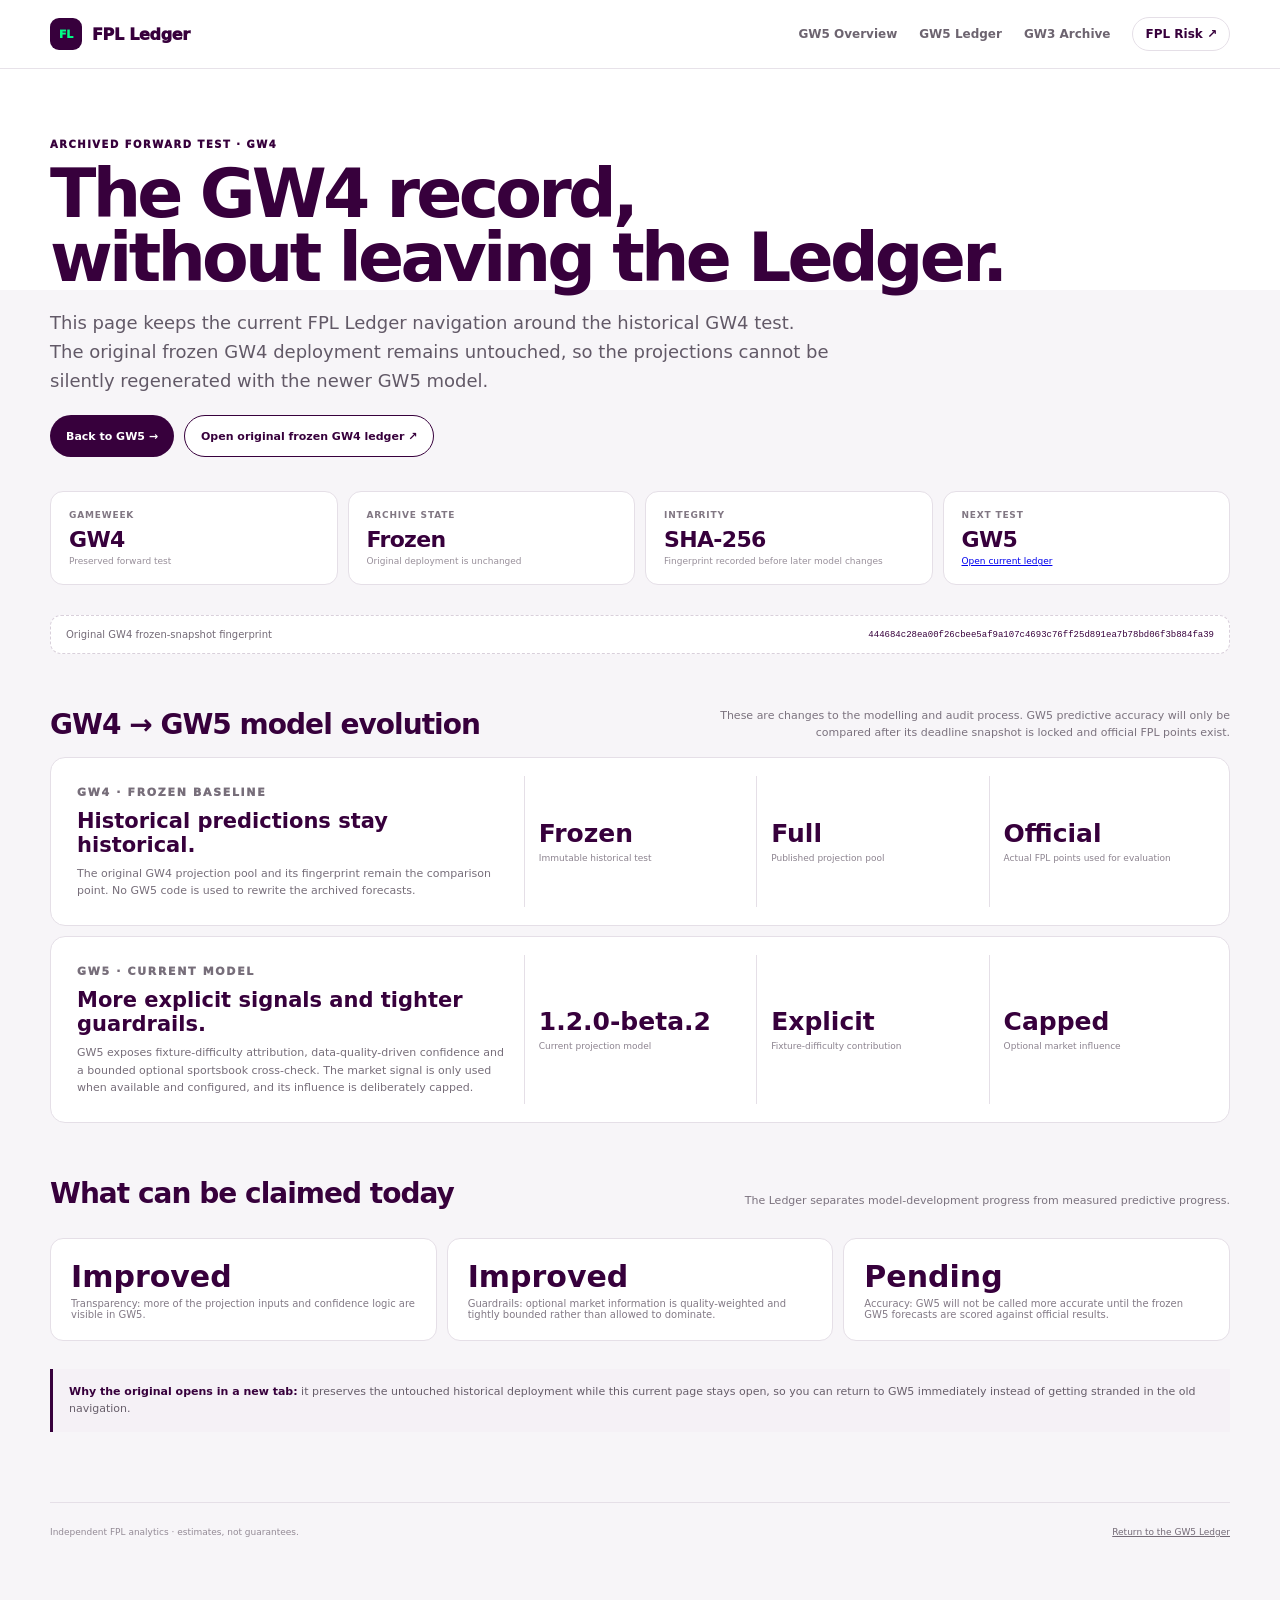
==== gw4.html @ 8795de1a "Keep GW4 archive inside the current Ledger" ====
<!doctype html>
<html lang="en">
<head>
  <meta charset="utf-8">
  <meta name="viewport" content="width=device-width,initial-scale=1">
  <meta name="description" content="The preserved GW4 FPL Ledger archive, with navigation back to the active GW5 forward test.">
  <title>FPL Ledger — GW4 Archive</title>
  <link rel="stylesheet" href="/styles.css">
</head>
<body>
  <header class="navShell">
    <nav class="nav">
      <a class="brand" href="/"><span class="brandMark">FL</span><span>FPL Ledger</span></a>
      <div class="links">
        <a href="/">GW5 Overview</a>
        <a href="/ledger">GW5 Ledger</a>
        <a href="/reports/gw3">GW3 Archive</a>
        <a class="riskLink" href="https://fpl-risk-ui-refresh.vercel.app/">FPL Risk ↗</a>
      </div>
    </nav>
  </header>

  <main class="wrap">
    <section class="reportHero">
      <p class="eyebrow">ARCHIVED FORWARD TEST · GW4</p>
      <h1>The GW4 record,<br>without leaving the Ledger.</h1>
      <p class="lead">This page keeps the current FPL Ledger navigation around the historical GW4 test. The original frozen GW4 deployment remains untouched, so the projections cannot be silently regenerated with the newer GW5 model.</p>
      <div class="ctaRow">
        <a class="cta" href="/ledger">Back to GW5 →</a>
        <a class="cta secondary" href="https://fpl-ledger-34tt2is8n-dininabian123-4472.vercel.app/ledger" target="_blank" rel="noopener">Open original frozen GW4 ledger ↗</a>
      </div>
    </section>

    <section class="metricGrid" aria-label="GW4 archive integrity">
      <article class="metricCard"><span>Gameweek</span><strong>GW4</strong><small>Preserved forward test</small></article>
      <article class="metricCard"><span>Archive state</span><strong>Frozen</strong><small>Original deployment is unchanged</small></article>
      <article class="metricCard"><span>Integrity</span><strong>SHA-256</strong><small>Fingerprint recorded before later model changes</small></article>
      <article class="metricCard"><span>Next test</span><strong>GW5</strong><small><a href="/ledger">Open current ledger</a></small></article>
    </section>

    <div class="integrity">
      <span>Original GW4 frozen-snapshot fingerprint</span>
      <code>444684c28ea00f26cbee5af9a107c4693c76ff25d891ea7b78bd06f3b884fa39</code>
    </div>

    <section class="section">
      <div class="sectionHead">
        <h2>GW4 → GW5 model evolution</h2>
        <p>These are changes to the modelling and audit process. GW5 predictive accuracy will only be compared after its deadline snapshot is locked and official FPL points exist.</p>
      </div>
      <div class="archiveCard">
        <div class="archiveIntro">
          <p class="eyebrow">GW4 · FROZEN BASELINE</p>
          <h3>Historical predictions stay historical.</h3>
          <p>The original GW4 projection pool and its fingerprint remain the comparison point. No GW5 code is used to rewrite the archived forecasts.</p>
        </div>
        <div class="archiveMetric"><strong>Frozen</strong><span>Immutable historical test</span></div>
        <div class="archiveMetric"><strong>Full</strong><span>Published projection pool</span></div>
        <div class="archiveMetric"><strong>Official</strong><span>Actual FPL points used for evaluation</span></div>
      </div>

      <div class="archiveCard" style="margin-top:10px">
        <div class="archiveIntro">
          <p class="eyebrow">GW5 · CURRENT MODEL</p>
          <h3>More explicit signals and tighter guardrails.</h3>
          <p>GW5 exposes fixture-difficulty attribution, data-quality-driven confidence and a bounded optional sportsbook cross-check. The market signal is only used when available and configured, and its influence is deliberately capped.</p>
        </div>
        <div class="archiveMetric"><strong>1.2.0-beta.2</strong><span>Current projection model</span></div>
        <div class="archiveMetric"><strong>Explicit</strong><span>Fixture-difficulty contribution</span></div>
        <div class="archiveMetric"><strong>Capped</strong><span>Optional market influence</span></div>
      </div>
    </section>

    <section class="section">
      <div class="sectionHead">
        <h2>What can be claimed today</h2>
        <p>The Ledger separates model-development progress from measured predictive progress.</p>
      </div>
      <div class="reportGrid">
        <article class="reportCard"><strong class="positive">Improved</strong><span>Transparency: more of the projection inputs and confidence logic are visible in GW5.</span></article>
        <article class="reportCard"><strong class="positive">Improved</strong><span>Guardrails: optional market information is quality-weighted and tightly bounded rather than allowed to dominate.</span></article>
        <article class="reportCard"><strong>Pending</strong><span>Accuracy: GW5 will not be called more accurate until the frozen GW5 forecasts are scored against official results.</span></article>
      </div>
    </section>

    <div class="noteBox"><strong>Why the original opens in a new tab:</strong> it preserves the untouched historical deployment while this current page stays open, so you can return to GW5 immediately instead of getting stranded in the old navigation.</div>

    <footer class="footer"><span>Independent FPL analytics · estimates, not guarantees.</span><span><a href="/ledger">Return to the GW5 Ledger</a></span></footer>
  </main>
</body>
</html>
---- styles.css ----
:root{font-family:Inter,ui-sans-serif,system-ui,-apple-system,BlinkMacSystemFont,"Segoe UI",sans-serif;color:#241c25;background:#f7f5f8;--ink:#241c25;--purple:#37003c;--green:#00ff87;--muted:#786f7b;--line:#e5dfe7;--soft:#f3eff5;--white:#fff;--danger:#b42318}*{box-sizing:border-box}html{scroll-behavior:smooth}body{margin:0;background:linear-gradient(180deg,#fff 0,#fff 290px,#f7f5f8 290px);color:var(--ink)}button,input,select{font:inherit}.wrap{width:min(1180px,calc(100% - 40px));margin:0 auto;padding:44px 0 72px}.navShell{position:sticky;top:0;z-index:20;border-bottom:1px solid rgba(229,223,231,.9);background:rgba(255,255,255,.92);backdrop-filter:blur(14px)}.nav{width:min(1180px,calc(100% - 40px));height:68px;margin:0 auto;display:flex;align-items:center;justify-content:space-between;gap:28px}.brand{display:flex;align-items:center;gap:10px;color:var(--purple);text-decoration:none;font-weight:950;letter-spacing:-.02em}.brandMark{display:grid;place-items:center;width:32px;height:32px;border-radius:9px;background:var(--purple);color:var(--green);font-size:11px;font-weight:950}.links{display:flex;align-items:center;gap:22px}.links a{color:#6d6470;text-decoration:none;font-size:12px;font-weight:800}.links a:hover{color:var(--purple)}.links .riskLink{padding:9px 12px;border:1px solid var(--line);border-radius:999px;color:var(--purple);background:#fff}.hero{display:grid;grid-template-columns:minmax(0,1fr) 330px;gap:42px;align-items:end;padding:22px 0 12px}.eyebrow{margin:0;color:var(--purple);font-size:10px;font-weight:950;letter-spacing:.15em;text-transform:uppercase}.hero h1,h1{margin:12px 0 18px;color:var(--purple);font-size:clamp(46px,7vw,78px);line-height:.94;letter-spacing:-.055em}.lead{max-width:780px;margin:0;color:#625967;font-size:18px;line-height:1.62}.statusCard{padding:18px;border:1px solid #ddd4df;border-radius:16px;background:#fff;box-shadow:0 18px 50px rgba(55,0,60,.06)}.statusLabel{display:block;margin-bottom:7px;color:#837986;font-size:9px;font-weight:900;letter-spacing:.12em;text-transform:uppercase}.statusBadge{display:block;padding:13px 14px;border-radius:9px;background:var(--purple);color:var(--green);font-size:23px;font-weight:950;letter-spacing:-.025em}.statusBadge[data-tone="pending"]{background:#fff3cd;color:#6d5100;border:1px solid #f1d77a}.statusBadge[data-tone="locked"]{background:var(--purple);color:#fff}.statusCard p{margin:11px 0 0;color:#706673;font-size:11px;line-height:1.55}.countdown{margin-top:14px;padding-top:13px;border-top:1px solid var(--line);display:flex;justify-content:space-between;gap:10px;align-items:baseline}.countdown span{font-size:9px;color:#8a808c;text-transform:uppercase;font-weight:850;letter-spacing:.08em}.countdown strong{color:var(--purple);font-size:16px}.metricGrid{display:grid;grid-template-columns:repeat(4,minmax(0,1fr));gap:10px;margin:30px 0}.metricCard{padding:18px;border:1px solid var(--line);border-radius:13px;background:#fff}.metricCard span{display:block;color:#817783;font-size:9px;font-weight:850;letter-spacing:.09em;text-transform:uppercase}.metricCard strong{display:block;margin-top:7px;color:var(--purple);font-size:22px;letter-spacing:-.03em}.metricCard small{display:block;margin-top:4px;color:#988f9a;font-size:9px}.section{margin-top:54px}.sectionHead{display:flex;align-items:end;justify-content:space-between;gap:20px;margin-bottom:16px}.sectionHead h2,.section h2{margin:0;color:var(--purple);font-size:28px;letter-spacing:-.035em}.sectionHead p{margin:0;max-width:520px;color:#7b727e;font-size:11px;line-height:1.5;text-align:right}.noteBox{margin:18px 0;padding:14px 16px;border-left:3px solid var(--purple);background:#f5f1f6;color:#675e6a;font-size:11px;line-height:1.6}.noteBox strong{color:var(--purple)}.tableWrap{overflow:auto;border:1px solid var(--line);border-radius:14px;background:#fff;box-shadow:0 10px 30px rgba(55,0,60,.025)}table{width:100%;border-collapse:collapse;min-width:820px}th,td{padding:12px 14px;border-bottom:1px solid #f0ebf1;text-align:left;font-size:12px;vertical-align:middle}th{position:sticky;top:0;z-index:1;background:#faf8fb;color:#7c727f;font-size:9px;font-weight:900;letter-spacing:.08em;text-transform:uppercase}tbody tr:last-child td{border-bottom:0}tbody tr:hover{background:#fcfbfc}.playerCell strong{display:block;color:#2e2530;font-size:12px}.playerCell span{display:block;margin-top:2px;color:#8d8490;font-size:9px}.xPts{color:var(--purple);font-size:18px;font-weight:950;letter-spacing:-.04em}.pill{display:inline-flex;align-items:center;min-height:24px;padding:0 9px;border-radius:999px;background:#f1edf3;color:var(--purple);font-size:9px;font-weight:850}.pill.low{background:#e9fff4;color:#006b3c}.pill.high{background:#fff0f0;color:#9f1d1d}.tools{display:flex;align-items:center;gap:8px;flex-wrap:wrap;margin:18px 0}.tools input,.tools select{height:40px;padding:0 12px;border:1px solid #d9d1db;border-radius:9px;background:#fff;color:#3c323f;outline:none}.tools input{min-width:260px;flex:1}.tools input:focus,.tools select:focus{border-color:var(--purple);box-shadow:0 0 0 3px rgba(55,0,60,.07)}.rowCount{margin-left:auto;color:#8a818c;font-size:10px;font-weight:800}.archiveCard{display:grid;grid-template-columns:1.1fr repeat(3,.55fr);gap:10px;align-items:stretch;padding:18px;border:1px solid var(--line);border-radius:15px;background:#fff}.archiveIntro{padding:8px}.archiveIntro .eyebrow{margin-bottom:8px}.archiveIntro h3{margin:0 0 8px;color:var(--purple);font-size:21px}.archiveIntro p{margin:0;color:#776e7a;font-size:11px;line-height:1.55}.archiveMetric{display:flex;flex-direction:column;justify-content:center;padding:14px;border-left:1px solid var(--line)}.archiveMetric strong{color:var(--purple);font-size:25px}.archiveMetric span{margin-top:4px;color:#8c838f;font-size:9px;line-height:1.35}.ctaRow{display:flex;gap:10px;flex-wrap:wrap;margin-top:20px}.cta{display:inline-flex;align-items:center;justify-content:center;min-height:42px;padding:0 16px;border-radius:999px;background:var(--purple);color:#fff;text-decoration:none;font-size:11px;font-weight:900}.cta.secondary{border:1px solid var(--purple);background:#fff;color:var(--purple)}.loading{padding:44px;text-align:center;color:#817783;font-size:12px}.errorBox{display:flex;flex-direction:column;align-items:flex-start;gap:8px;padding:22px;border:1px solid #f2c7c3;border-radius:13px;background:#fff7f6;color:#6d2923}.errorBox strong{font-size:14px}.errorBox span{font-size:11px;line-height:1.5}.errorBox button{padding:8px 12px;border:0;border-radius:8px;background:#6d2923;color:#fff;cursor:pointer;font-size:10px;font-weight:850}.integrity{display:flex;gap:14px;align-items:center;justify-content:space-between;margin-top:14px;padding:13px 15px;border:1px dashed #d9d0db;border-radius:11px;background:#fff;color:#746b77;font-size:10px}.integrity code{max-width:60%;overflow:hidden;text-overflow:ellipsis;white-space:nowrap;color:var(--purple);font-size:9px}.footer{margin-top:70px;padding:24px 0;border-top:1px solid var(--line);display:flex;justify-content:space-between;gap:20px;color:#948b96;font-size:9px}.footer a{color:#746b77}.reportHero{padding:26px 0 4px}.reportHero h1{font-size:clamp(44px,6vw,68px)}.reportGrid{display:grid;grid-template-columns:repeat(3,1fr);gap:10px;margin:28px 0}.reportCard{padding:20px;border:1px solid var(--line);border-radius:13px;background:#fff}.reportCard strong{display:block;color:var(--purple);font-size:30px}.reportCard span{display:block;margin-top:4px;color:#837a86;font-size:10px}.positive{color:#007844}.negative{color:#a02525}@media(max-width:900px){.hero{grid-template-columns:1fr}.statusCard{max-width:520px}.metricGrid{grid-template-columns:repeat(2,1fr)}.archiveCard{grid-template-columns:1fr 1fr}.archiveIntro{grid-column:1/-1}.archiveMetric{border-left:0;border-top:1px solid var(--line)}.archiveMetric:last-child{grid-column:1/-1}.reportGrid{grid-template-columns:1fr 1fr}}@media(max-width:650px){body{background:#f8f6f9}.wrap,.nav{width:min(100% - 28px,1180px)}.wrap{padding-top:30px}.nav{height:62px}.links a:not(.riskLink){display:none}.hero{padding-top:8px;gap:24px}.hero h1,h1{font-size:44px}.lead{font-size:15px}.metricGrid,.reportGrid{grid-template-columns:1fr 1fr}.metricCard strong{font-size:19px}.section{margin-top:42px}.sectionHead{align-items:flex-start;flex-direction:column}.sectionHead p{text-align:left}.tools{align-items:stretch}.tools input,.tools select{width:100%;min-width:0}.rowCount{width:100%;margin:2px 0 0}.archiveCard{grid-template-columns:1fr}.archiveIntro,.archiveMetric:last-child{grid-column:auto}.integrity{align-items:flex-start;flex-direction:column}.integrity code{max-width:100%;width:100%}.footer{flex-direction:column}.statusBadge{font-size:20px}}@media(prefers-reduced-motion:reduce){html{scroll-behavior:auto}}
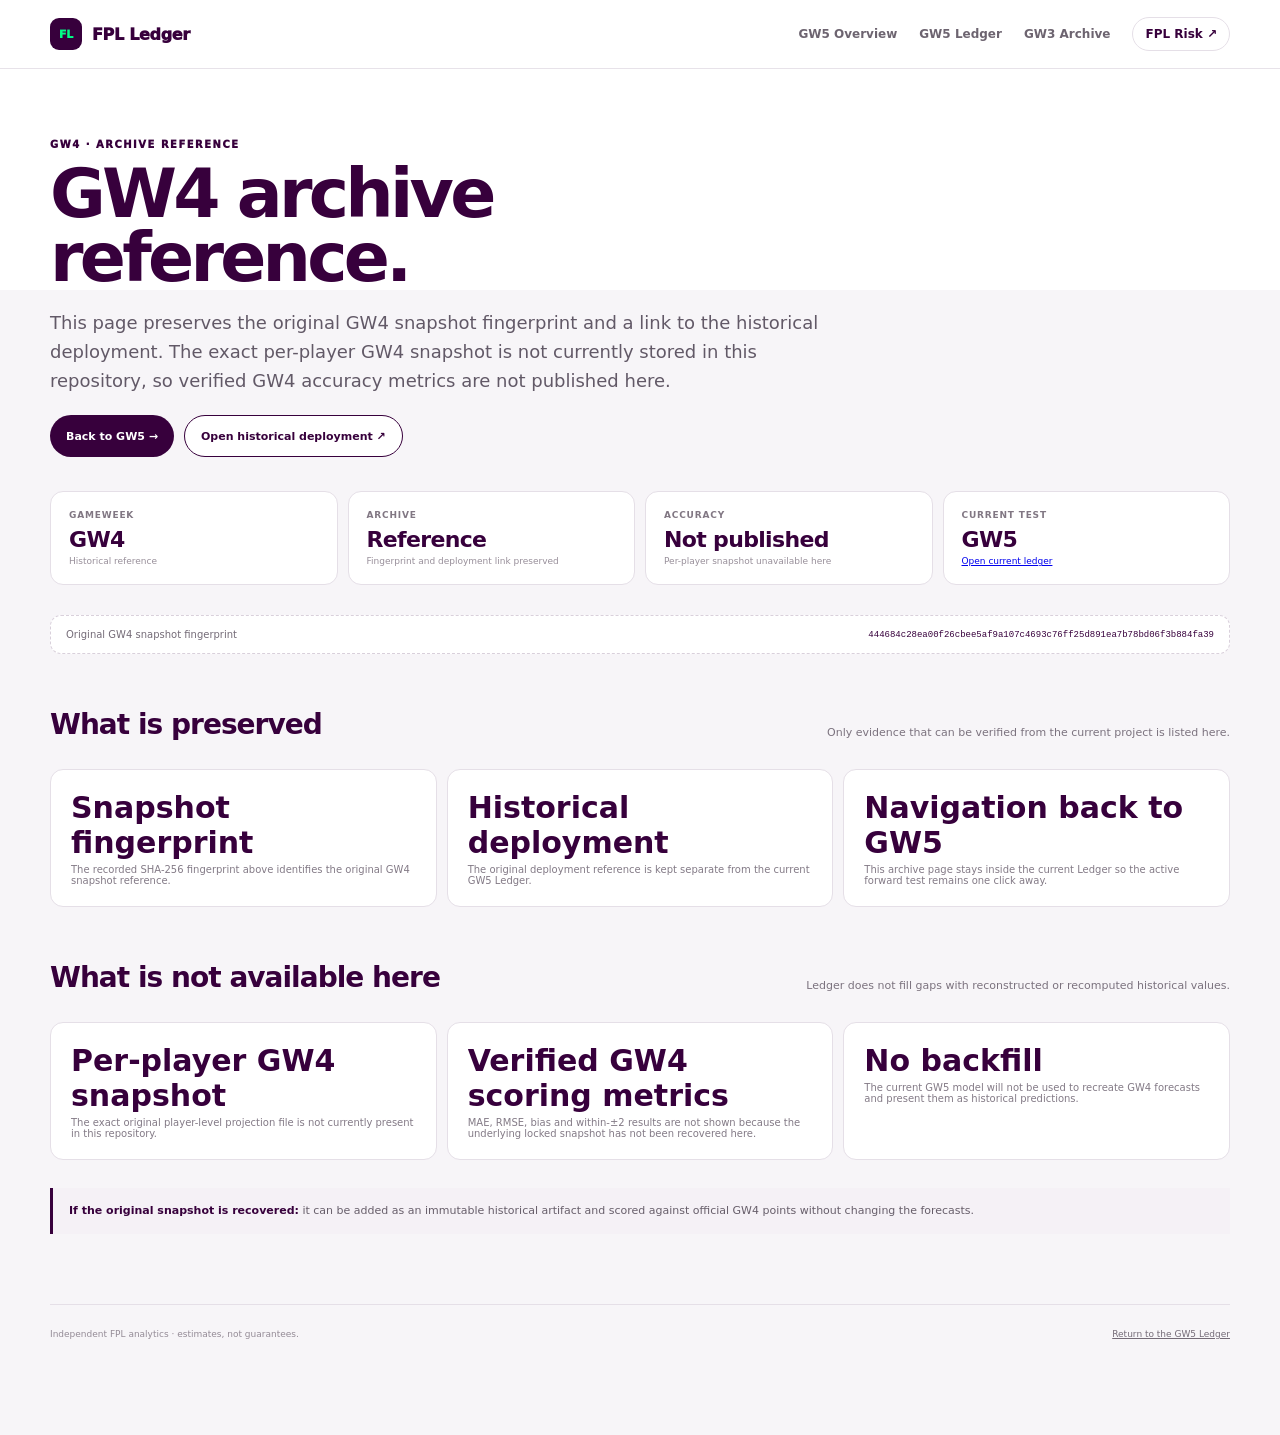
==== commit fdb39f76: "Polish Ledger copy for launch" ====
--- a/gw4.html
+++ b/gw4.html
@@ -3,8 +3,8 @@
 <head>
   <meta charset="utf-8">
   <meta name="viewport" content="width=device-width,initial-scale=1">
-  <meta name="description" content="The preserved GW4 FPL Ledger archive, with navigation back to the active GW5 forward test.">
-  <title>FPL Ledger — GW4 Archive</title>
+  <meta name="description" content="GW4 archive reference for FPL Ledger, preserving the original snapshot fingerprint and historical deployment reference.">
+  <title>FPL Ledger — GW4 Archive Reference</title>
   <link rel="stylesheet" href="/styles.css">
 </head>
 <body>
@@ -22,68 +22,52 @@
 
   <main class="wrap">
     <section class="reportHero">
-      <p class="eyebrow">ARCHIVED FORWARD TEST · GW4</p>
-      <h1>The GW4 record,<br>without leaving the Ledger.</h1>
-      <p class="lead">This page keeps the current FPL Ledger navigation around the historical GW4 test. The original frozen GW4 deployment remains untouched, so the projections cannot be silently regenerated with the newer GW5 model.</p>
+      <p class="eyebrow">GW4 · ARCHIVE REFERENCE</p>
+      <h1>GW4 archive<br>reference.</h1>
+      <p class="lead">This page preserves the original GW4 snapshot fingerprint and a link to the historical deployment. The exact per-player GW4 snapshot is not currently stored in this repository, so verified GW4 accuracy metrics are not published here.</p>
       <div class="ctaRow">
         <a class="cta" href="/ledger">Back to GW5 →</a>
-        <a class="cta secondary" href="https://fpl-ledger-34tt2is8n-dininabian123-4472.vercel.app/ledger" target="_blank" rel="noopener">Open original frozen GW4 ledger ↗</a>
+        <a class="cta secondary" href="https://fpl-ledger-34tt2is8n-dininabian123-4472.vercel.app/ledger" target="_blank" rel="noopener">Open historical deployment ↗</a>
       </div>
     </section>
 
-    <section class="metricGrid" aria-label="GW4 archive integrity">
-      <article class="metricCard"><span>Gameweek</span><strong>GW4</strong><small>Preserved forward test</small></article>
-      <article class="metricCard"><span>Archive state</span><strong>Frozen</strong><small>Original deployment is unchanged</small></article>
-      <article class="metricCard"><span>Integrity</span><strong>SHA-256</strong><small>Fingerprint recorded before later model changes</small></article>
-      <article class="metricCard"><span>Next test</span><strong>GW5</strong><small><a href="/ledger">Open current ledger</a></small></article>
+    <section class="metricGrid" aria-label="GW4 archive reference">
+      <article class="metricCard"><span>Gameweek</span><strong>GW4</strong><small>Historical reference</small></article>
+      <article class="metricCard"><span>Archive</span><strong>Reference</strong><small>Fingerprint and deployment link preserved</small></article>
+      <article class="metricCard"><span>Accuracy</span><strong>Not published</strong><small>Per-player snapshot unavailable here</small></article>
+      <article class="metricCard"><span>Current test</span><strong>GW5</strong><small><a href="/ledger">Open current ledger</a></small></article>
     </section>
 
     <div class="integrity">
-      <span>Original GW4 frozen-snapshot fingerprint</span>
+      <span>Original GW4 snapshot fingerprint</span>
       <code>444684c28ea00f26cbee5af9a107c4693c76ff25d891ea7b78bd06f3b884fa39</code>
     </div>
 
     <section class="section">
       <div class="sectionHead">
-        <h2>GW4 → GW5 model evolution</h2>
-        <p>These are changes to the modelling and audit process. GW5 predictive accuracy will only be compared after its deadline snapshot is locked and official FPL points exist.</p>
+        <h2>What is preserved</h2>
+        <p>Only evidence that can be verified from the current project is listed here.</p>
       </div>
-      <div class="archiveCard">
-        <div class="archiveIntro">
-          <p class="eyebrow">GW4 · FROZEN BASELINE</p>
-          <h3>Historical predictions stay historical.</h3>
-          <p>The original GW4 projection pool and its fingerprint remain the comparison point. No GW5 code is used to rewrite the archived forecasts.</p>
-        </div>
-        <div class="archiveMetric"><strong>Frozen</strong><span>Immutable historical test</span></div>
-        <div class="archiveMetric"><strong>Full</strong><span>Published projection pool</span></div>
-        <div class="archiveMetric"><strong>Official</strong><span>Actual FPL points used for evaluation</span></div>
-      </div>
-
-      <div class="archiveCard" style="margin-top:10px">
-        <div class="archiveIntro">
-          <p class="eyebrow">GW5 · CURRENT MODEL</p>
-          <h3>More explicit signals and tighter guardrails.</h3>
-          <p>GW5 exposes fixture-difficulty attribution, data-quality-driven confidence and a bounded optional sportsbook cross-check. The market signal is only used when available and configured, and its influence is deliberately capped.</p>
-        </div>
-        <div class="archiveMetric"><strong>1.2.0-beta.2</strong><span>Current projection model</span></div>
-        <div class="archiveMetric"><strong>Explicit</strong><span>Fixture-difficulty contribution</span></div>
-        <div class="archiveMetric"><strong>Capped</strong><span>Optional market influence</span></div>
+      <div class="reportGrid">
+        <article class="reportCard"><strong>Snapshot fingerprint</strong><span>The recorded SHA-256 fingerprint above identifies the original GW4 snapshot reference.</span></article>
+        <article class="reportCard"><strong>Historical deployment</strong><span>The original deployment reference is kept separate from the current GW5 Ledger.</span></article>
+        <article class="reportCard"><strong>Navigation back to GW5</strong><span>This archive page stays inside the current Ledger so the active forward test remains one click away.</span></article>
       </div>
     </section>
 
     <section class="section">
       <div class="sectionHead">
-        <h2>What can be claimed today</h2>
-        <p>The Ledger separates model-development progress from measured predictive progress.</p>
+        <h2>What is not available here</h2>
+        <p>Ledger does not fill gaps with reconstructed or recomputed historical values.</p>
       </div>
       <div class="reportGrid">
-        <article class="reportCard"><strong class="positive">Improved</strong><span>Transparency: more of the projection inputs and confidence logic are visible in GW5.</span></article>
-        <article class="reportCard"><strong class="positive">Improved</strong><span>Guardrails: optional market information is quality-weighted and tightly bounded rather than allowed to dominate.</span></article>
-        <article class="reportCard"><strong>Pending</strong><span>Accuracy: GW5 will not be called more accurate until the frozen GW5 forecasts are scored against official results.</span></article>
+        <article class="reportCard"><strong>Per-player GW4 snapshot</strong><span>The exact original player-level projection file is not currently present in this repository.</span></article>
+        <article class="reportCard"><strong>Verified GW4 scoring metrics</strong><span>MAE, RMSE, bias and within-±2 results are not shown because the underlying locked snapshot has not been recovered here.</span></article>
+        <article class="reportCard"><strong>No backfill</strong><span>The current GW5 model will not be used to recreate GW4 forecasts and present them as historical predictions.</span></article>
       </div>
     </section>
 
-    <div class="noteBox"><strong>Why the original opens in a new tab:</strong> it preserves the untouched historical deployment while this current page stays open, so you can return to GW5 immediately instead of getting stranded in the old navigation.</div>
+    <div class="noteBox"><strong>If the original snapshot is recovered:</strong> it can be added as an immutable historical artifact and scored against official GW4 points without changing the forecasts.</div>
 
     <footer class="footer"><span>Independent FPL analytics · estimates, not guarantees.</span><span><a href="/ledger">Return to the GW5 Ledger</a></span></footer>
   </main>
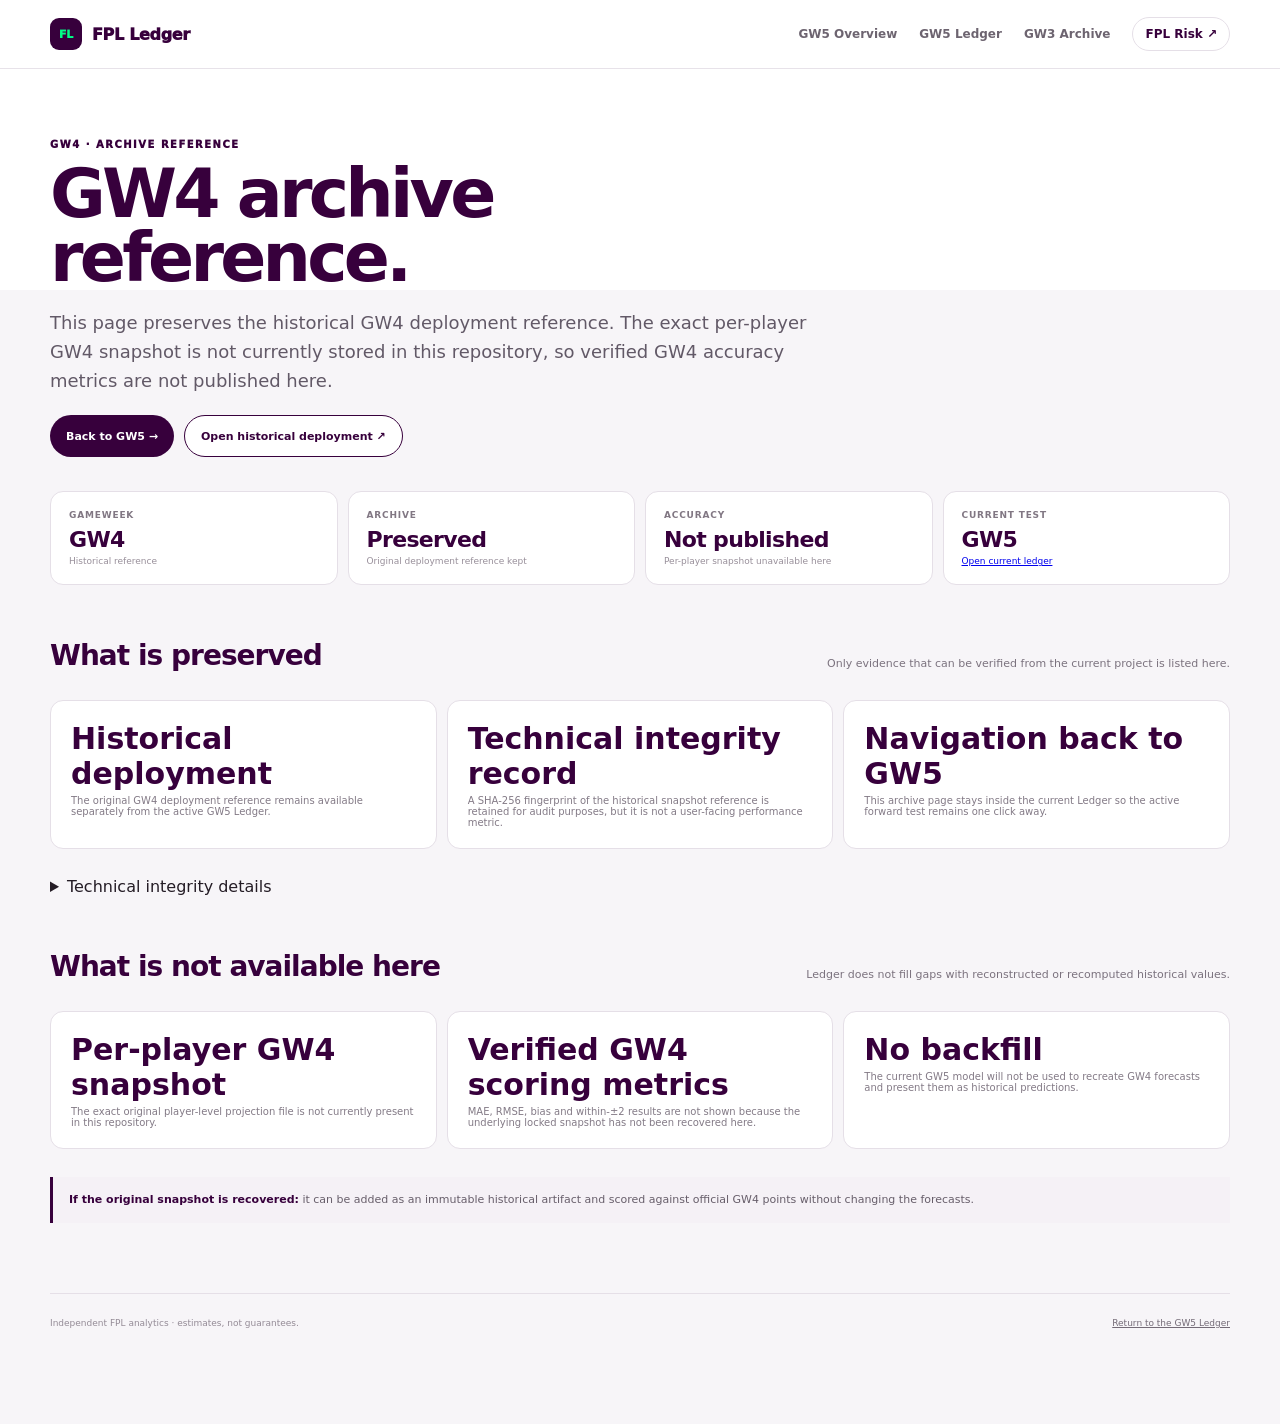
==== commit d2743b85: "De-emphasize GW4 technical fingerprint" ====
--- a/gw4.html
+++ b/gw4.html
@@ -3,7 +3,7 @@
 <head>
   <meta charset="utf-8">
   <meta name="viewport" content="width=device-width,initial-scale=1">
-  <meta name="description" content="GW4 archive reference for FPL Ledger, preserving the original snapshot fingerprint and historical deployment reference.">
+  <meta name="description" content="GW4 archive reference for FPL Ledger, preserving the historical deployment and technical snapshot record.">
   <title>FPL Ledger — GW4 Archive Reference</title>
   <link rel="stylesheet" href="/styles.css">
 </head>
@@ -24,7 +24,7 @@
     <section class="reportHero">
       <p class="eyebrow">GW4 · ARCHIVE REFERENCE</p>
       <h1>GW4 archive<br>reference.</h1>
-      <p class="lead">This page preserves the original GW4 snapshot fingerprint and a link to the historical deployment. The exact per-player GW4 snapshot is not currently stored in this repository, so verified GW4 accuracy metrics are not published here.</p>
+      <p class="lead">This page preserves the historical GW4 deployment reference. The exact per-player GW4 snapshot is not currently stored in this repository, so verified GW4 accuracy metrics are not published here.</p>
       <div class="ctaRow">
         <a class="cta" href="/ledger">Back to GW5 →</a>
         <a class="cta secondary" href="https://fpl-ledger-34tt2is8n-dininabian123-4472.vercel.app/ledger" target="_blank" rel="noopener">Open historical deployment ↗</a>
@@ -33,15 +33,10 @@
 
     <section class="metricGrid" aria-label="GW4 archive reference">
       <article class="metricCard"><span>Gameweek</span><strong>GW4</strong><small>Historical reference</small></article>
-      <article class="metricCard"><span>Archive</span><strong>Reference</strong><small>Fingerprint and deployment link preserved</small></article>
+      <article class="metricCard"><span>Archive</span><strong>Preserved</strong><small>Original deployment reference kept</small></article>
       <article class="metricCard"><span>Accuracy</span><strong>Not published</strong><small>Per-player snapshot unavailable here</small></article>
       <article class="metricCard"><span>Current test</span><strong>GW5</strong><small><a href="/ledger">Open current ledger</a></small></article>
     </section>
-
-    <div class="integrity">
-      <span>Original GW4 snapshot fingerprint</span>
-      <code>444684c28ea00f26cbee5af9a107c4693c76ff25d891ea7b78bd06f3b884fa39</code>
-    </div>
 
     <section class="section">
       <div class="sectionHead">
@@ -49,11 +44,20 @@
         <p>Only evidence that can be verified from the current project is listed here.</p>
       </div>
       <div class="reportGrid">
-        <article class="reportCard"><strong>Snapshot fingerprint</strong><span>The recorded SHA-256 fingerprint above identifies the original GW4 snapshot reference.</span></article>
-        <article class="reportCard"><strong>Historical deployment</strong><span>The original deployment reference is kept separate from the current GW5 Ledger.</span></article>
+        <article class="reportCard"><strong>Historical deployment</strong><span>The original GW4 deployment reference remains available separately from the active GW5 Ledger.</span></article>
+        <article class="reportCard"><strong>Technical integrity record</strong><span>A SHA-256 fingerprint of the historical snapshot reference is retained for audit purposes, but it is not a user-facing performance metric.</span></article>
         <article class="reportCard"><strong>Navigation back to GW5</strong><span>This archive page stays inside the current Ledger so the active forward test remains one click away.</span></article>
       </div>
     </section>
+
+    <details class="technicalDetails">
+      <summary>Technical integrity details</summary>
+      <div class="integrity">
+        <span>Original GW4 SHA-256 snapshot fingerprint</span>
+        <code>444684c28ea00f26cbee5af9a107c4693c76ff25d891ea7b78bd06f3b884fa39</code>
+      </div>
+      <p>This identifier is only used to verify that a historical snapshot has not been swapped or altered. It does not measure model quality.</p>
+    </details>
 
     <section class="section">
       <div class="sectionHead">
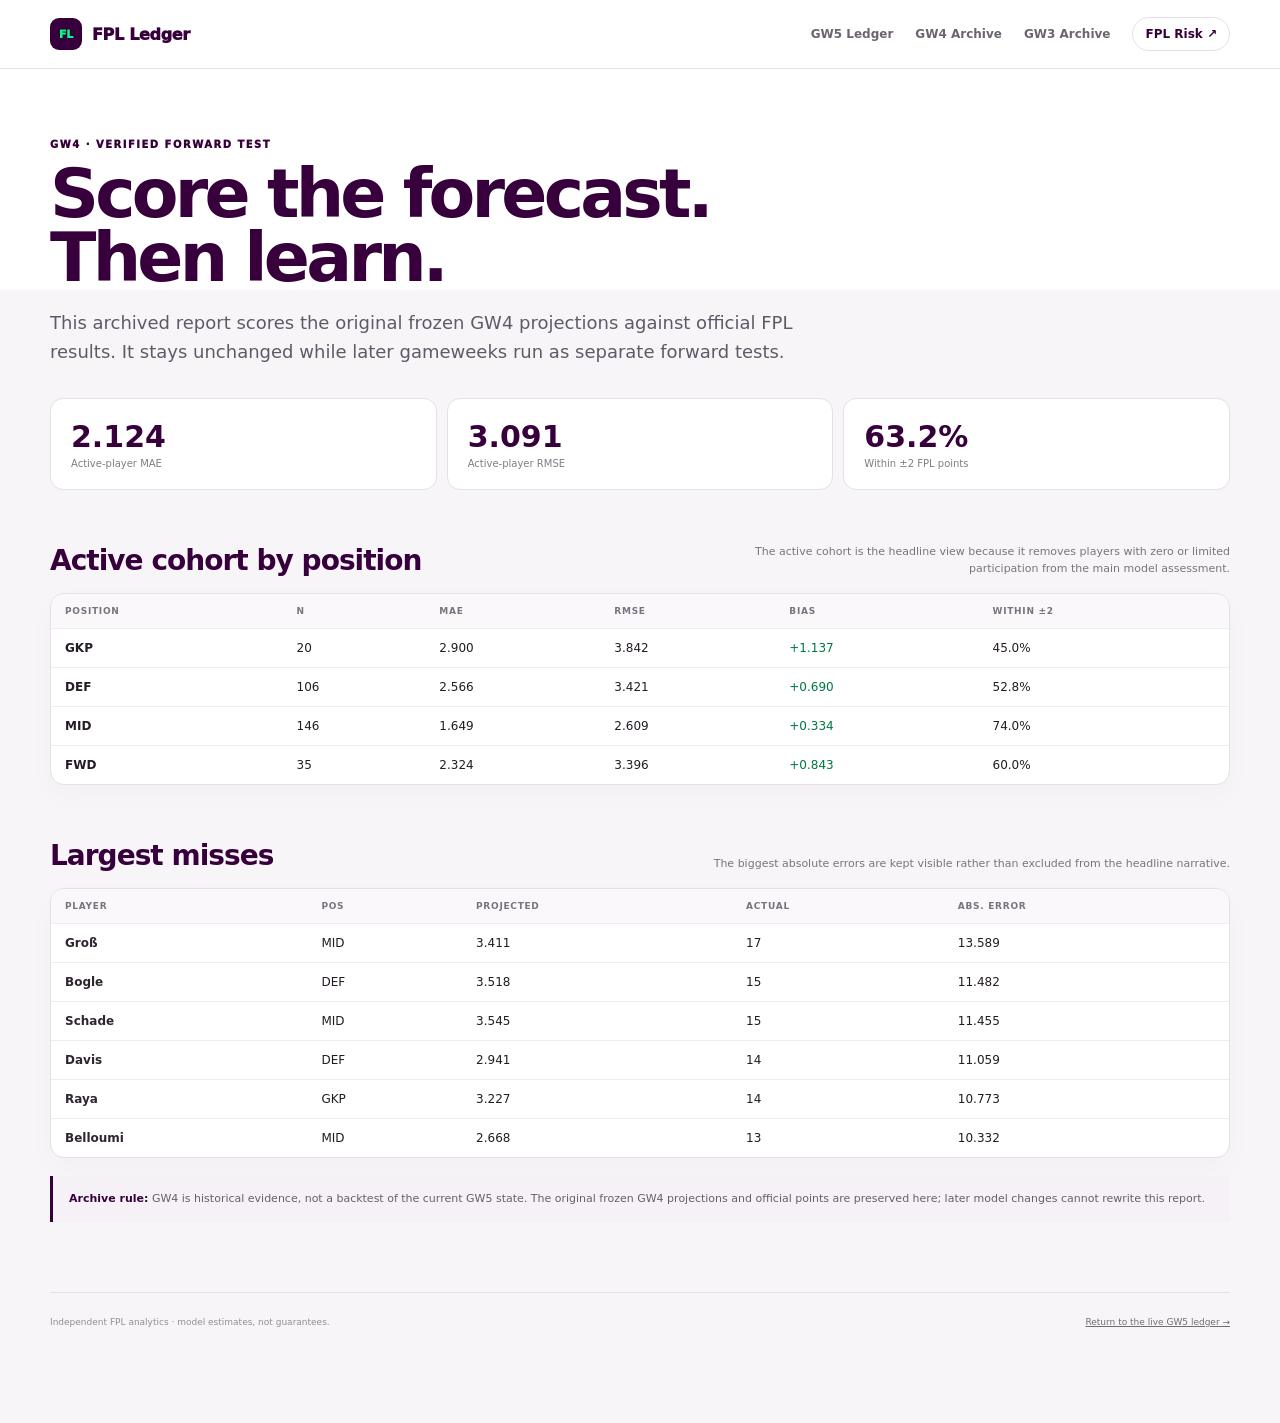
==== commit 4ea83081: "Publish verified GW4 accuracy report" ====
--- a/gw4.html
+++ b/gw4.html
@@ -2,9 +2,9 @@
 <html lang="en">
 <head>
   <meta charset="utf-8">
-  <meta name="viewport" content="width=device-width,initial-scale=1">
-  <meta name="description" content="GW4 archive reference for FPL Ledger, preserving the historical deployment and technical snapshot record.">
-  <title>FPL Ledger — GW4 Archive Reference</title>
+  <meta name="viewport" content="width=device-width, initial-scale=1">
+  <meta name="description" content="Verified FPL Ledger GW4 forward-test accuracy report.">
+  <title>FPL Ledger — GW4 Verified Report</title>
   <link rel="stylesheet" href="/styles.css">
 </head>
 <body>
@@ -12,8 +12,8 @@
     <nav class="nav">
       <a class="brand" href="/"><span class="brandMark">FL</span><span>FPL Ledger</span></a>
       <div class="links">
-        <a href="/">GW5 Overview</a>
         <a href="/ledger">GW5 Ledger</a>
+        <a href="/reports/gw4">GW4 Archive</a>
         <a href="/reports/gw3">GW3 Archive</a>
         <a class="riskLink" href="https://fpl-risk-ui-refresh.vercel.app/">FPL Risk ↗</a>
       </div>
@@ -22,58 +22,60 @@
 
   <main class="wrap">
     <section class="reportHero">
-      <p class="eyebrow">GW4 · ARCHIVE REFERENCE</p>
-      <h1>GW4 archive<br>reference.</h1>
-      <p class="lead">This page preserves the historical GW4 deployment reference. The exact per-player GW4 snapshot is not currently stored in this repository, so verified GW4 accuracy metrics are not published here.</p>
-      <div class="ctaRow">
-        <a class="cta" href="/ledger">Back to GW5 →</a>
-        <a class="cta secondary" href="https://fpl-ledger-34tt2is8n-dininabian123-4472.vercel.app/ledger" target="_blank" rel="noopener">Open historical deployment ↗</a>
-      </div>
+      <p class="eyebrow">GW4 · VERIFIED FORWARD TEST</p>
+      <h1>Score the forecast.<br>Then learn.</h1>
+      <p class="lead">This archived report scores the original frozen GW4 projections against official FPL results. It stays unchanged while later gameweeks run as separate forward tests.</p>
     </section>
 
-    <section class="metricGrid" aria-label="GW4 archive reference">
-      <article class="metricCard"><span>Gameweek</span><strong>GW4</strong><small>Historical reference</small></article>
-      <article class="metricCard"><span>Archive</span><strong>Preserved</strong><small>Original deployment reference kept</small></article>
-      <article class="metricCard"><span>Accuracy</span><strong>Not published</strong><small>Per-player snapshot unavailable here</small></article>
-      <article class="metricCard"><span>Current test</span><strong>GW5</strong><small><a href="/ledger">Open current ledger</a></small></article>
+    <div id="cards" class="reportGrid"><div class="loading">Loading verified metrics…</div></div>
+
+    <section class="section">
+      <div class="sectionHead">
+        <h2>Active cohort by position</h2>
+        <p>The active cohort is the headline view because it removes players with zero or limited participation from the main model assessment.</p>
+      </div>
+      <div class="tableWrap">
+        <table>
+          <thead><tr><th>Position</th><th>n</th><th>MAE</th><th>RMSE</th><th>Bias</th><th>Within ±2</th></tr></thead>
+          <tbody id="positions"></tbody>
+        </table>
+      </div>
     </section>
 
     <section class="section">
       <div class="sectionHead">
-        <h2>What is preserved</h2>
-        <p>Only evidence that can be verified from the current project is listed here.</p>
+        <h2>Largest misses</h2>
+        <p>The biggest absolute errors are kept visible rather than excluded from the headline narrative.</p>
       </div>
-      <div class="reportGrid">
-        <article class="reportCard"><strong>Historical deployment</strong><span>The original GW4 deployment reference remains available separately from the active GW5 Ledger.</span></article>
-        <article class="reportCard"><strong>Technical integrity record</strong><span>A SHA-256 fingerprint of the historical snapshot reference is retained for audit purposes, but it is not a user-facing performance metric.</span></article>
-        <article class="reportCard"><strong>Navigation back to GW5</strong><span>This archive page stays inside the current Ledger so the active forward test remains one click away.</span></article>
+      <div class="tableWrap">
+        <table>
+          <thead><tr><th>Player</th><th>Pos</th><th>Projected</th><th>Actual</th><th>Abs. error</th></tr></thead>
+          <tbody id="misses"></tbody>
+        </table>
       </div>
     </section>
 
-    <details class="technicalDetails">
-      <summary>Technical integrity details</summary>
-      <div class="integrity">
-        <span>Original GW4 SHA-256 snapshot fingerprint</span>
-        <code>444684c28ea00f26cbee5af9a107c4693c76ff25d891ea7b78bd06f3b884fa39</code>
-      </div>
-      <p>This identifier is only used to verify that a historical snapshot has not been swapped or altered. It does not measure model quality.</p>
-    </details>
+    <div class="noteBox"><strong>Archive rule:</strong> GW4 is historical evidence, not a backtest of the current GW5 state. The original frozen GW4 projections and official points are preserved here; later model changes cannot rewrite this report.</div>
 
-    <section class="section">
-      <div class="sectionHead">
-        <h2>What is not available here</h2>
-        <p>Ledger does not fill gaps with reconstructed or recomputed historical values.</p>
-      </div>
-      <div class="reportGrid">
-        <article class="reportCard"><strong>Per-player GW4 snapshot</strong><span>The exact original player-level projection file is not currently present in this repository.</span></article>
-        <article class="reportCard"><strong>Verified GW4 scoring metrics</strong><span>MAE, RMSE, bias and within-±2 results are not shown because the underlying locked snapshot has not been recovered here.</span></article>
-        <article class="reportCard"><strong>No backfill</strong><span>The current GW5 model will not be used to recreate GW4 forecasts and present them as historical predictions.</span></article>
-      </div>
-    </section>
+    <footer class="footer"><span>Independent FPL analytics · model estimates, not guarantees.</span><span><a href="/ledger">Return to the live GW5 ledger →</a></span></footer>
+  </main>
 
-    <div class="noteBox"><strong>If the original snapshot is recovered:</strong> it can be added as an immutable historical artifact and scored against official GW4 points without changing the forecasts.</div>
-
-    <footer class="footer"><span>Independent FPL analytics · estimates, not guarantees.</span><span><a href="/ledger">Return to the GW5 Ledger</a></span></footer>
-  </main>
+  <script type="module">
+    import { escapeHtml, loadJson } from '/app.js';
+    try {
+      const data = await loadJson('/data/gw4-report.json');
+      const active = data.activeCohort;
+      document.querySelector('#cards').innerHTML = `
+        <article class="reportCard"><strong>${active.mae.toFixed(3)}</strong><span>Active-player MAE</span></article>
+        <article class="reportCard"><strong>${active.rmse.toFixed(3)}</strong><span>Active-player RMSE</span></article>
+        <article class="reportCard"><strong>${active.within2.toFixed(1)}%</strong><span>Within ±2 FPL points</span></article>`;
+      document.querySelector('#positions').innerHTML = Object.entries(data.byPosition).map(([position, values]) => `
+        <tr><td><strong>${escapeHtml(position)}</strong></td><td>${values.count}</td><td>${values.mae.toFixed(3)}</td><td>${values.rmse.toFixed(3)}</td><td class="${values.bias > 0 ? 'positive' : values.bias < 0 ? 'negative' : ''}">${values.bias >= 0 ? '+' : ''}${values.bias.toFixed(3)}</td><td>${values.within2.toFixed(1)}%</td></tr>`).join('');
+      document.querySelector('#misses').innerHTML = data.largestMisses.map((row) => `
+        <tr><td class="playerCell"><strong>${escapeHtml(row.name)}</strong></td><td>${escapeHtml(row.position)}</td><td>${row.projected.toFixed(3)}</td><td>${row.actual}</td><td>${row.error.toFixed(3)}</td></tr>`).join('');
+    } catch (error) {
+      document.querySelector('#cards').innerHTML = '<div class="errorBox"><strong>Archive unavailable</strong><span>Could not load the verified GW4 report.</span></div>';
+    }
+  </script>
 </body>
 </html>
--- a/styles.css
+++ b/styles.css
@@ -1 +1 @@
-:root{font-family:Inter,ui-sans-serif,system-ui,-apple-system,BlinkMacSystemFont,"Segoe UI",sans-serif;color:#241c25;background:#f7f5f8;--ink:#241c25;--purple:#37003c;--green:#00ff87;--muted:#786f7b;--line:#e5dfe7;--soft:#f3eff5;--white:#fff;--danger:#b42318}*{box-sizing:border-box}html{scroll-behavior:smooth}body{margin:0;background:linear-gradient(180deg,#fff 0,#fff 290px,#f7f5f8 290px);color:var(--ink)}button,input,select{font:inherit}.wrap{width:min(1180px,calc(100% - 40px));margin:0 auto;padding:44px 0 72px}.navShell{position:sticky;top:0;z-index:20;border-bottom:1px solid rgba(229,223,231,.9);background:rgba(255,255,255,.92);backdrop-filter:blur(14px)}.nav{width:min(1180px,calc(100% - 40px));height:68px;margin:0 auto;display:flex;align-items:center;justify-content:space-between;gap:28px}.brand{display:flex;align-items:center;gap:10px;color:var(--purple);text-decoration:none;font-weight:950;letter-spacing:-.02em}.brandMark{display:grid;place-items:center;width:32px;height:32px;border-radius:9px;background:var(--purple);color:var(--green);font-size:11px;font-weight:950}.links{display:flex;align-items:center;gap:22px}.links a{color:#6d6470;text-decoration:none;font-size:12px;font-weight:800}.links a:hover{color:var(--purple)}.links .riskLink{padding:9px 12px;border:1px solid var(--line);border-radius:999px;color:var(--purple);background:#fff}.hero{display:grid;grid-template-columns:minmax(0,1fr) 330px;gap:42px;align-items:end;padding:22px 0 12px}.eyebrow{margin:0;color:var(--purple);font-size:10px;font-weight:950;letter-spacing:.15em;text-transform:uppercase}.hero h1,h1{margin:12px 0 18px;color:var(--purple);font-size:clamp(46px,7vw,78px);line-height:.94;letter-spacing:-.055em}.lead{max-width:780px;margin:0;color:#625967;font-size:18px;line-height:1.62}.statusCard{padding:18px;border:1px solid #ddd4df;border-radius:16px;background:#fff;box-shadow:0 18px 50px rgba(55,0,60,.06)}.statusLabel{display:block;margin-bottom:7px;color:#837986;font-size:9px;font-weight:900;letter-spacing:.12em;text-transform:uppercase}.statusBadge{display:block;padding:13px 14px;border-radius:9px;background:var(--purple);color:var(--green);font-size:23px;font-weight:950;letter-spacing:-.025em}.statusBadge[data-tone="pending"]{background:#fff3cd;color:#6d5100;border:1px solid #f1d77a}.statusBadge[data-tone="locked"]{background:var(--purple);color:#fff}.statusCard p{margin:11px 0 0;color:#706673;font-size:11px;line-height:1.55}.countdown{margin-top:14px;padding-top:13px;border-top:1px solid var(--line);display:flex;justify-content:space-between;gap:10px;align-items:baseline}.countdown span{font-size:9px;color:#8a808c;text-transform:uppercase;font-weight:850;letter-spacing:.08em}.countdown strong{color:var(--purple);font-size:16px}.metricGrid{display:grid;grid-template-columns:repeat(4,minmax(0,1fr));gap:10px;margin:30px 0}.metricCard{padding:18px;border:1px solid var(--line);border-radius:13px;background:#fff}.metricCard span{display:block;color:#817783;font-size:9px;font-weight:850;letter-spacing:.09em;text-transform:uppercase}.metricCard strong{display:block;margin-top:7px;color:var(--purple);font-size:22px;letter-spacing:-.03em}.metricCard small{display:block;margin-top:4px;color:#988f9a;font-size:9px}.section{margin-top:54px}.sectionHead{display:flex;align-items:end;justify-content:space-between;gap:20px;margin-bottom:16px}.sectionHead h2,.section h2{margin:0;color:var(--purple);font-size:28px;letter-spacing:-.035em}.sectionHead p{margin:0;max-width:520px;color:#7b727e;font-size:11px;line-height:1.5;text-align:right}.noteBox{margin:18px 0;padding:14px 16px;border-left:3px solid var(--purple);background:#f5f1f6;color:#675e6a;font-size:11px;line-height:1.6}.noteBox strong{color:var(--purple)}.tableWrap{overflow:auto;border:1px solid var(--line);border-radius:14px;background:#fff;box-shadow:0 10px 30px rgba(55,0,60,.025)}table{width:100%;border-collapse:collapse;min-width:820px}th,td{padding:12px 14px;border-bottom:1px solid #f0ebf1;text-align:left;font-size:12px;vertical-align:middle}th{position:sticky;top:0;z-index:1;background:#faf8fb;color:#7c727f;font-size:9px;font-weight:900;letter-spacing:.08em;text-transform:uppercase}tbody tr:last-child td{border-bottom:0}tbody tr:hover{background:#fcfbfc}.playerCell strong{display:block;color:#2e2530;font-size:12px}.playerCell span{display:block;margin-top:2px;color:#8d8490;font-size:9px}.xPts{color:var(--purple);font-size:18px;font-weight:950;letter-spacing:-.04em}.pill{display:inline-flex;align-items:center;min-height:24px;padding:0 9px;border-radius:999px;background:#f1edf3;color:var(--purple);font-size:9px;font-weight:850}.pill.low{background:#e9fff4;color:#006b3c}.pill.high{background:#fff0f0;color:#9f1d1d}.tools{display:flex;align-items:center;gap:8px;flex-wrap:wrap;margin:18px 0}.tools input,.tools select{height:40px;padding:0 12px;border:1px solid #d9d1db;border-radius:9px;background:#fff;color:#3c323f;outline:none}.tools input{min-width:260px;flex:1}.tools input:focus,.tools select:focus{border-color:var(--purple);box-shadow:0 0 0 3px rgba(55,0,60,.07)}.rowCount{margin-left:auto;color:#8a818c;font-size:10px;font-weight:800}.archiveCard{display:grid;grid-template-columns:1.1fr repeat(3,.55fr);gap:10px;align-items:stretch;padding:18px;border:1px solid var(--line);border-radius:15px;background:#fff}.archiveIntro{padding:8px}.archiveIntro .eyebrow{margin-bottom:8px}.archiveIntro h3{margin:0 0 8px;color:var(--purple);font-size:21px}.archiveIntro p{margin:0;color:#776e7a;font-size:11px;line-height:1.55}.archiveMetric{display:flex;flex-direction:column;justify-content:center;padding:14px;border-left:1px solid var(--line)}.archiveMetric strong{color:var(--purple);font-size:25px}.archiveMetric span{margin-top:4px;color:#8c838f;font-size:9px;line-height:1.35}.ctaRow{display:flex;gap:10px;flex-wrap:wrap;margin-top:20px}.cta{display:inline-flex;align-items:center;justify-content:center;min-height:42px;padding:0 16px;border-radius:999px;background:var(--purple);color:#fff;text-decoration:none;font-size:11px;font-weight:900}.cta.secondary{border:1px solid var(--purple);background:#fff;color:var(--purple)}.loading{padding:44px;text-align:center;color:#817783;font-size:12px}.errorBox{display:flex;flex-direction:column;align-items:flex-start;gap:8px;padding:22px;border:1px solid #f2c7c3;border-radius:13px;background:#fff7f6;color:#6d2923}.errorBox strong{font-size:14px}.errorBox span{font-size:11px;line-height:1.5}.errorBox button{padding:8px 12px;border:0;border-radius:8px;background:#6d2923;color:#fff;cursor:pointer;font-size:10px;font-weight:850}.integrity{display:flex;gap:14px;align-items:center;justify-content:space-between;margin-top:14px;padding:13px 15px;border:1px dashed #d9d0db;border-radius:11px;background:#fff;color:#746b77;font-size:10px}.integrity code{max-width:60%;overflow:hidden;text-overflow:ellipsis;white-space:nowrap;color:var(--purple);font-size:9px}.footer{margin-top:70px;padding:24px 0;border-top:1px solid var(--line);display:flex;justify-content:space-between;gap:20px;color:#948b96;font-size:9px}.footer a{color:#746b77}.reportHero{padding:26px 0 4px}.reportHero h1{font-size:clamp(44px,6vw,68px)}.reportGrid{display:grid;grid-template-columns:repeat(3,1fr);gap:10px;margin:28px 0}.reportCard{padding:20px;border:1px solid var(--line);border-radius:13px;background:#fff}.reportCard strong{display:block;color:var(--purple);font-size:30px}.reportCard span{display:block;margin-top:4px;color:#837a86;font-size:10px}.positive{color:#007844}.negative{color:#a02525}@media(max-width:900px){.hero{grid-template-columns:1fr}.statusCard{max-width:520px}.metricGrid{grid-template-columns:repeat(2,1fr)}.archiveCard{grid-template-columns:1fr 1fr}.archiveIntro{grid-column:1/-1}.archiveMetric{border-left:0;border-top:1px solid var(--line)}.archiveMetric:last-child{grid-column:1/-1}.reportGrid{grid-template-columns:1fr 1fr}}@media(max-width:650px){body{background:#f8f6f9}.wrap,.nav{width:min(100% - 28px,1180px)}.wrap{padding-top:30px}.nav{height:62px}.links a:not(.riskLink){display:none}.hero{padding-top:8px;gap:24px}.hero h1,h1{font-size:44px}.lead{font-size:15px}.metricGrid,.reportGrid{grid-template-columns:1fr 1fr}.metricCard strong{font-size:19px}.section{margin-top:42px}.sectionHead{align-items:flex-start;flex-direction:column}.sectionHead p{text-align:left}.tools{align-items:stretch}.tools input,.tools select{width:100%;min-width:0}.rowCount{width:100%;margin:2px 0 0}.archiveCard{grid-template-columns:1fr}.archiveIntro,.archiveMetric:last-child{grid-column:auto}.integrity{align-items:flex-start;flex-direction:column}.integrity code{max-width:100%;width:100%}.footer{flex-direction:column}.statusBadge{font-size:20px}}@media(prefers-reduced-motion:reduce){html{scroll-behavior:auto}}
+:root{font-family:Inter,ui-sans-serif,system-ui,-apple-system,BlinkMacSystemFont,"Segoe UI",sans-serif;color:#241c25;background:#f7f5f8;--ink:#241c25;--purple:#37003c;--green:#00ff87;--muted:#786f7b;--line:#e5dfe7;--soft:#f3eff5;--white:#fff;--danger:#b42318}*{box-sizing:border-box}html{scroll-behavior:smooth}body{margin:0;background:linear-gradient(180deg,#fff 0,#fff 290px,#f7f5f8 290px);color:var(--ink)}button,input,select{font:inherit}.wrap{width:min(1180px,calc(100% - 40px));margin:0 auto;padding:44px 0 72px}.navShell{position:sticky;top:0;z-index:20;border-bottom:1px solid rgba(229,223,231,.9);background:rgba(255,255,255,.92);backdrop-filter:blur(14px)}.nav{width:min(1180px,calc(100% - 40px));height:68px;margin:0 auto;display:flex;align-items:center;justify-content:space-between;gap:28px}.brand{display:flex;align-items:center;gap:10px;color:var(--purple);text-decoration:none;font-weight:950;letter-spacing:-.02em}.brandMark{display:grid;place-items:center;width:32px;height:32px;border-radius:9px;background:var(--purple);color:var(--green);font-size:11px;font-weight:950}.links{display:flex;align-items:center;gap:22px}.links a{color:#6d6470;text-decoration:none;font-size:12px;font-weight:800}.links a:hover{color:var(--purple)}.links .riskLink{padding:9px 12px;border:1px solid var(--line);border-radius:999px;color:var(--purple);background:#fff}.hero{display:grid;grid-template-columns:minmax(0,1fr) 330px;gap:42px;align-items:end;padding:22px 0 12px}.eyebrow{margin:0;color:var(--purple);font-size:10px;font-weight:950;letter-spacing:.15em;text-transform:uppercase}.hero h1,h1{margin:12px 0 18px;color:var(--purple);font-size:clamp(46px,7vw,78px);line-height:.94;letter-spacing:-.055em}.lead{max-width:780px;margin:0;color:#625967;font-size:18px;line-height:1.62}.statusCard{padding:18px;border:1px solid #ddd4df;border-radius:16px;background:#fff;box-shadow:0 18px 50px rgba(55,0,60,.06)}.statusLabel{display:block;margin-bottom:7px;color:#837986;font-size:9px;font-weight:900;letter-spacing:.12em;text-transform:uppercase}.statusBadge{display:block;padding:13px 14px;border-radius:9px;background:var(--purple);color:var(--green);font-size:23px;font-weight:950;letter-spacing:-.025em}.statusBadge[data-tone="pending"]{background:#fff3cd;color:#6d5100;border:1px solid #f1d77a}.statusBadge[data-tone="locked"]{background:var(--purple);color:#fff}.statusCard p{margin:11px 0 0;color:#706673;font-size:11px;line-height:1.55}.countdown{margin-top:14px;padding-top:13px;border-top:1px solid var(--line);display:flex;justify-content:space-between;gap:10px;align-items:baseline}.countdown span{font-size:9px;color:#8a808c;text-transform:uppercase;font-weight:850;letter-spacing:.08em}.countdown strong{color:var(--purple);font-size:16px}.metricGrid{display:grid;grid-template-columns:repeat(4,minmax(0,1fr));gap:10px;margin:30px 0}.metricCard{padding:18px;border:1px solid var(--line);border-radius:13px;background:#fff}.metricCard span{display:block;color:#817783;font-size:9px;font-weight:850;letter-spacing:.09em;text-transform:uppercase}.metricCard strong{display:block;margin-top:7px;color:var(--purple);font-size:22px;letter-spacing:-.03em}.metricCard small{display:block;margin-top:4px;color:#988f9a;font-size:9px}.section{margin-top:54px}.sectionHead{display:flex;align-items:end;justify-content:space-between;gap:20px;margin-bottom:16px}.sectionHead h2,.section h2{margin:0;color:var(--purple);font-size:28px;letter-spacing:-.035em}.sectionHead p{margin:0;max-width:520px;color:#7b727e;font-size:11px;line-height:1.5;text-align:right}.noteBox{margin:18px 0;padding:14px 16px;border-left:3px solid var(--purple);background:#f5f1f6;color:#675e6a;font-size:11px;line-height:1.6}.noteBox strong{color:var(--purple)}.tableWrap{overflow:auto;border:1px solid var(--line);border-radius:14px;background:#fff;box-shadow:0 10px 30px rgba(55,0,60,.025)}table{width:100%;border-collapse:collapse;min-width:820px}th,td{padding:12px 14px;border-bottom:1px solid #f0ebf1;text-align:left;font-size:12px;vertical-align:middle}th{position:sticky;top:0;z-index:1;background:#faf8fb;color:#7c727f;font-size:9px;font-weight:900;letter-spacing:.08em;text-transform:uppercase}tbody tr:last-child td{border-bottom:0}tbody tr:hover{background:#fcfbfc}.playerCell strong{display:block;color:#2e2530;font-size:12px}.playerCell span{display:block;margin-top:2px;color:#8d8490;font-size:9px}.xPts{color:var(--purple);font-size:18px;font-weight:950;letter-spacing:-.04em}.pill{display:inline-flex;align-items:center;min-height:24px;padding:0 9px;border-radius:999px;background:#f1edf3;color:var(--purple);font-size:9px;font-weight:850}.pill.low{background:#e9fff4;color:#006b3c}.pill.high{background:#fff0f0;color:#9f1d1d}.tools{display:flex;align-items:center;gap:8px;flex-wrap:wrap;margin:18px 0}.tools input,.tools select{height:40px;padding:0 12px;border:1px solid #d9d1db;border-radius:9px;background:#fff;color:#3c323f;outline:none}.tools input{min-width:260px;flex:1}.tools input:focus,.tools select:focus{border-color:var(--purple);box-shadow:0 0 0 3px rgba(55,0,60,.07)}.rowCount{margin-left:auto;color:#8a818c;font-size:10px;font-weight:800}.archiveCard{display:grid;grid-template-columns:1.1fr repeat(3,.55fr);gap:10px;align-items:stretch;padding:18px;border:1px solid var(--line);border-radius:15px;background:#fff}.archiveIntro{padding:8px}.archiveIntro .eyebrow{margin-bottom:8px}.archiveIntro h3{margin:0 0 8px;color:var(--purple);font-size:21px}.archiveIntro p{margin:0;color:#776e7a;font-size:11px;line-height:1.55}.archiveMetric{display:flex;flex-direction:column;justify-content:center;padding:14px;border-left:1px solid var(--line)}.archiveMetric strong{color:var(--purple);font-size:25px}.archiveMetric span{margin-top:4px;color:#8c838f;font-size:9px;line-height:1.35}.ctaRow{display:flex;gap:10px;flex-wrap:wrap;margin-top:20px}.cta{display:inline-flex;align-items:center;justify-content:center;min-height:42px;padding:0 16px;border-radius:999px;background:var(--purple);color:#fff;text-decoration:none;font-size:11px;font-weight:900}.cta.secondary{border:1px solid var(--purple);background:#fff;color:var(--purple)}.loading{padding:44px;text-align:center;color:#817783;font-size:12px}.errorBox{display:flex;flex-direction:column;align-items:flex-start;gap:8px;padding:22px;border:1px solid #f2c7c3;border-radius:13px;background:#fff7f6;color:#6d2923}.errorBox strong{font-size:14px}.errorBox span{font-size:11px;line-height:1.5}.errorBox button{padding:8px 12px;border:0;border-radius:8px;background:#6d2923;color:#fff;cursor:pointer;font-size:10px;font-weight:850}.integrity{display:flex;gap:14px;align-items:center;justify-content:space-between;margin-top:14px;padding:13px 15px;border:1px dashed #d9d0db;border-radius:11px;background:#fff;color:#746b77;font-size:10px}.integrity code{max-width:60%;overflow:hidden;text-overflow:ellipsis;white-space:nowrap;color:var(--purple);font-size:9px}.technicalDetails{margin:28px 0;padding:14px 16px;border:1px solid var(--line);border-radius:12px;background:#fbf9fc;color:#716876;font-size:10px}.technicalDetails summary{cursor:pointer;color:var(--purple);font-weight:900}.technicalDetails p{margin:10px 0 0;line-height:1.55}.technicalDetails .integrity{margin-top:12px}.footer{margin-top:70px;padding:24px 0;border-top:1px solid var(--line);display:flex;justify-content:space-between;gap:20px;color:#948b96;font-size:9px}.footer a{color:#746b77}.reportHero{padding:26px 0 4px}.reportHero h1{font-size:clamp(44px,6vw,68px)}.reportGrid{display:grid;grid-template-columns:repeat(3,1fr);gap:10px;margin:28px 0}.reportCard{padding:20px;border:1px solid var(--line);border-radius:13px;background:#fff}.reportCard strong{display:block;color:var(--purple);font-size:30px}.reportCard span{display:block;margin-top:4px;color:#837a86;font-size:10px}.positive{color:#007844}.negative{color:#a02525}@media(max-width:900px){.hero{grid-template-columns:1fr}.statusCard{max-width:520px}.metricGrid{grid-template-columns:repeat(2,1fr)}.archiveCard{grid-template-columns:1fr 1fr}.archiveIntro{grid-column:1/-1}.archiveMetric{border-left:0;border-top:1px solid var(--line)}.archiveMetric:last-child{grid-column:1/-1}.reportGrid{grid-template-columns:1fr 1fr}}@media(max-width:650px){body{background:#f8f6f9}.wrap,.nav{width:min(100% - 28px,1180px)}.wrap{padding-top:30px}.nav{height:62px}.links a:not(.riskLink){display:none}.hero{padding-top:8px;gap:24px}.hero h1,h1{font-size:44px}.lead{font-size:15px}.metricGrid,.reportGrid{grid-template-columns:1fr 1fr}.metricCard strong{font-size:19px}.section{margin-top:42px}.sectionHead{align-items:flex-start;flex-direction:column}.sectionHead p{text-align:left}.tools{align-items:stretch}.tools input,.tools select{width:100%;min-width:0}.rowCount{width:100%;margin:2px 0 0}.archiveCard{grid-template-columns:1fr}.archiveIntro,.archiveMetric:last-child{grid-column:auto}.integrity{align-items:flex-start;flex-direction:column}.integrity code{max-width:100%;width:100%}.footer{flex-direction:column}.statusBadge{font-size:20px}}@media(prefers-reduced-motion:reduce){html{scroll-behavior:auto}}
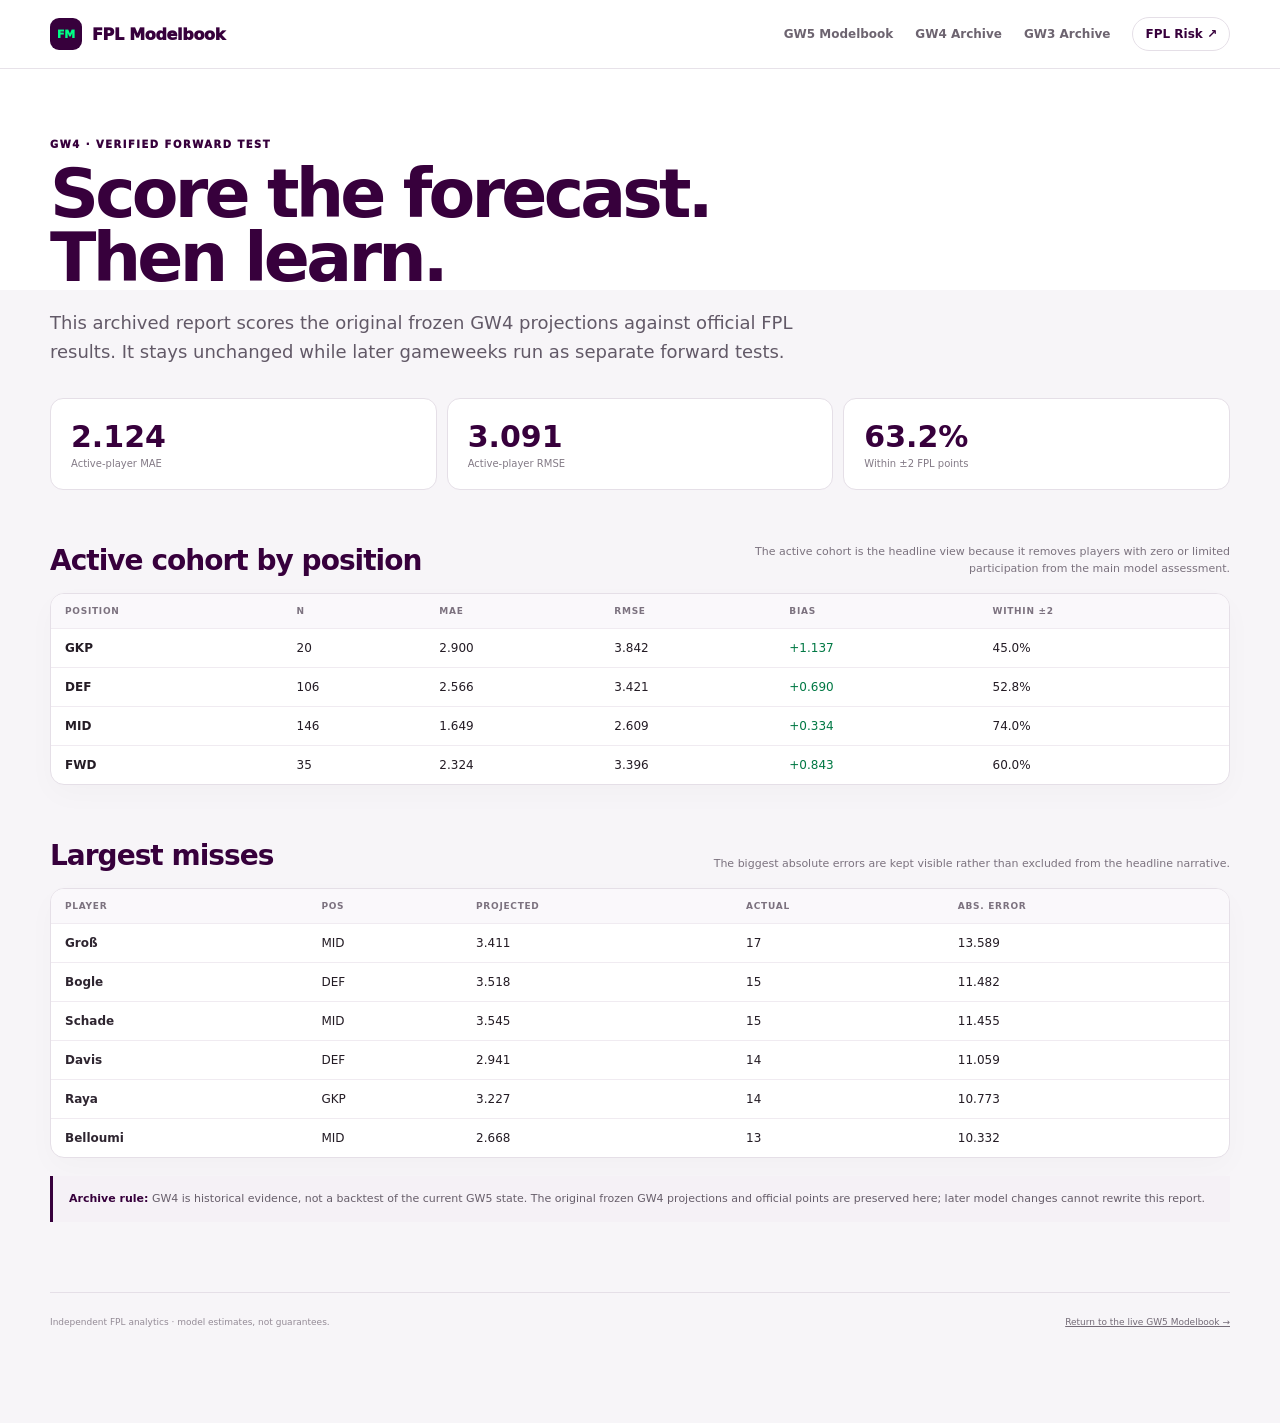
==== commit c0714311: "Rename GW4 archive branding" ====
--- a/gw4.html
+++ b/gw4.html
@@ -3,16 +3,16 @@
 <head>
   <meta charset="utf-8">
   <meta name="viewport" content="width=device-width, initial-scale=1">
-  <meta name="description" content="Verified FPL Ledger GW4 forward-test accuracy report.">
-  <title>FPL Ledger — GW4 Verified Report</title>
+  <meta name="description" content="Verified FPL Modelbook GW4 forward-test accuracy report.">
+  <title>FPL Modelbook — GW4 Verified Report</title>
   <link rel="stylesheet" href="/styles.css">
 </head>
 <body>
   <header class="navShell">
     <nav class="nav">
-      <a class="brand" href="/"><span class="brandMark">FL</span><span>FPL Ledger</span></a>
+      <a class="brand" href="/"><span class="brandMark">FM</span><span>FPL Modelbook</span></a>
       <div class="links">
-        <a href="/ledger">GW5 Ledger</a>
+        <a href="/modelbook">GW5 Modelbook</a>
         <a href="/reports/gw4">GW4 Archive</a>
         <a href="/reports/gw3">GW3 Archive</a>
         <a class="riskLink" href="https://fpl-risk-ui-refresh.vercel.app/">FPL Risk ↗</a>
@@ -57,7 +57,7 @@
 
     <div class="noteBox"><strong>Archive rule:</strong> GW4 is historical evidence, not a backtest of the current GW5 state. The original frozen GW4 projections and official points are preserved here; later model changes cannot rewrite this report.</div>
 
-    <footer class="footer"><span>Independent FPL analytics · model estimates, not guarantees.</span><span><a href="/ledger">Return to the live GW5 ledger →</a></span></footer>
+    <footer class="footer"><span>Independent FPL analytics · model estimates, not guarantees.</span><span><a href="/modelbook">Return to the live GW5 Modelbook →</a></span></footer>
   </main>
 
   <script type="module">
